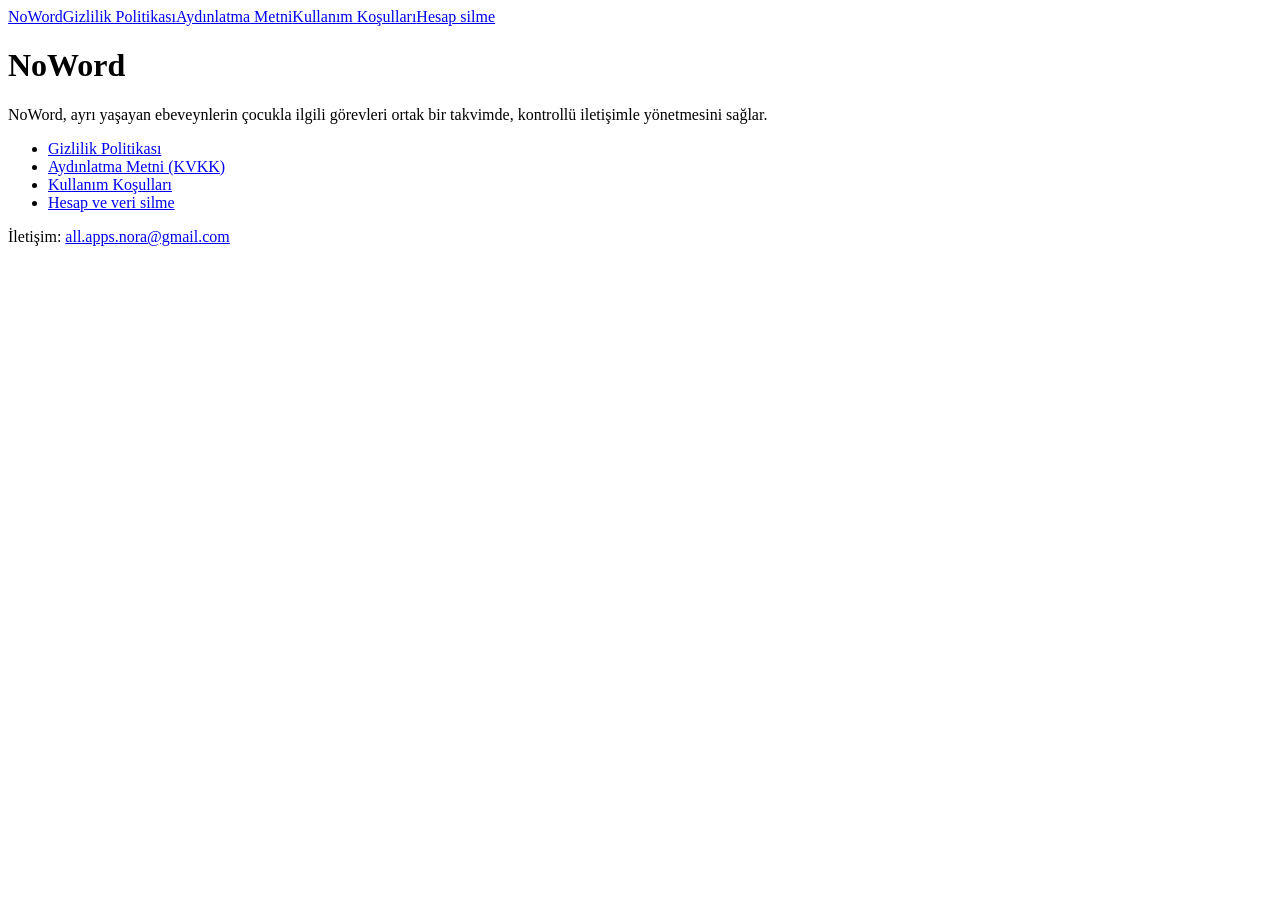
==== index.html @ d204b6f1 "Add initial HTML structure for NoWord site" ====
<!doctype html><html lang="tr"><head><meta charset="utf-8"><meta name="viewport" content="width=device-width,initial-scale=1"><title>NoWord · NoWord</title><link rel="stylesheet" href="style.css"></head><body><main><nav><a href="index.html">NoWord</a><a href="privacy.html">Gizlilik Politikası</a><a href="aydinlatma.html">Aydınlatma Metni</a><a href="terms.html">Kullanım Koşulları</a><a href="delete-account.html">Hesap silme</a></nav><h1>NoWord</h1><p>NoWord, ayrı yaşayan ebeveynlerin çocukla ilgili görevleri ortak bir takvimde, kontrollü iletişimle yönetmesini sağlar.</p><ul><li><a href="privacy.html">Gizlilik Politikası</a></li><li><a href="aydinlatma.html">Aydınlatma Metni (KVKK)</a></li><li><a href="terms.html">Kullanım Koşulları</a></li><li><a href="delete-account.html">Hesap ve veri silme</a></li></ul><p class="muted">İletişim: <a href="mailto:all.apps.nora@gmail.com">all.apps.nora@gmail.com</a></p></main></body></html>
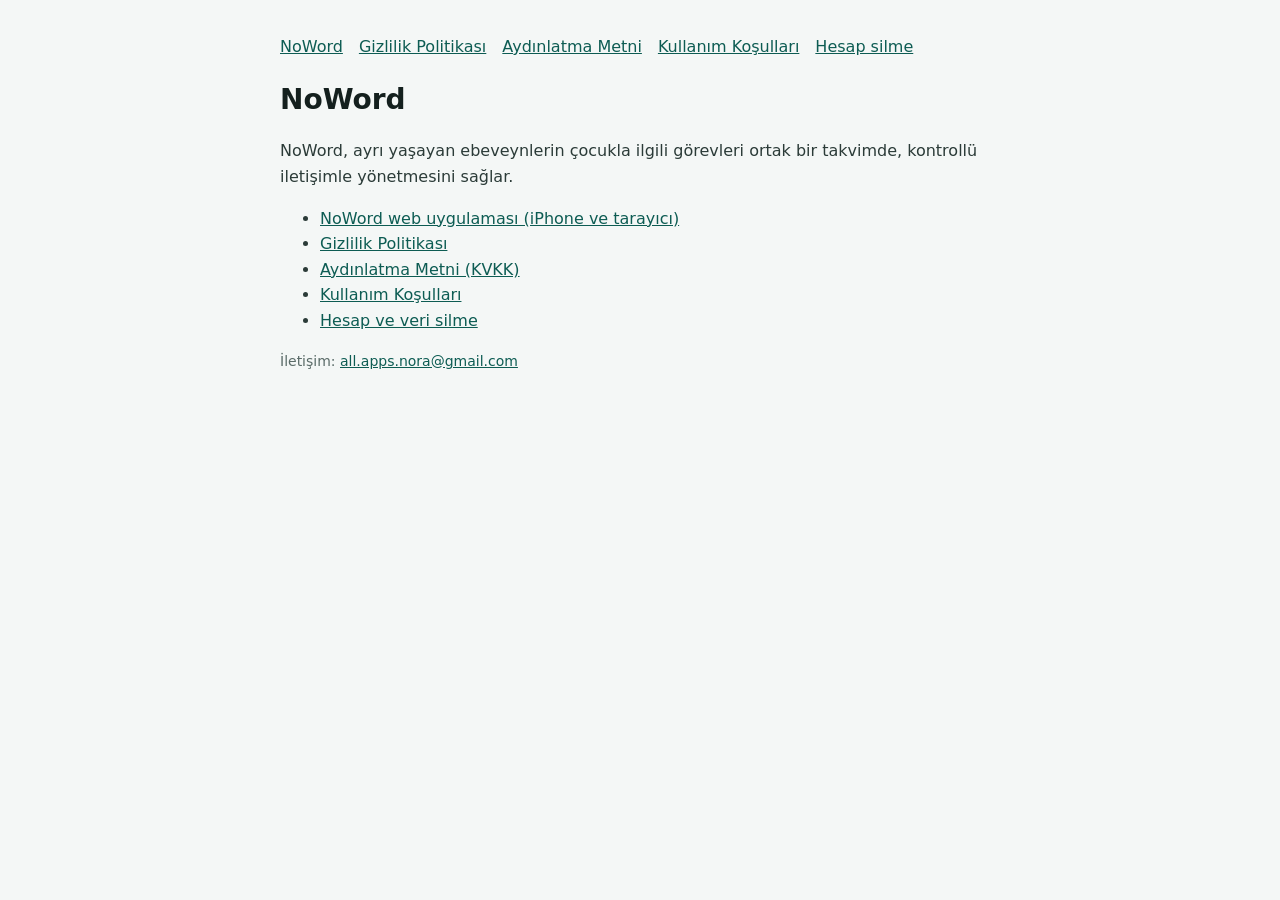
==== commit 1ef74941: "Web uygulaması (PWA) ve site bağlantısı" ====
--- a/index.html
+++ b/index.html
@@ -1 +1 @@
-<!doctype html><html lang="tr"><head><meta charset="utf-8"><meta name="viewport" content="width=device-width,initial-scale=1"><title>NoWord · NoWord</title><link rel="stylesheet" href="style.css"></head><body><main><nav><a href="index.html">NoWord</a><a href="privacy.html">Gizlilik Politikası</a><a href="aydinlatma.html">Aydınlatma Metni</a><a href="terms.html">Kullanım Koşulları</a><a href="delete-account.html">Hesap silme</a></nav><h1>NoWord</h1><p>NoWord, ayrı yaşayan ebeveynlerin çocukla ilgili görevleri ortak bir takvimde, kontrollü iletişimle yönetmesini sağlar.</p><ul><li><a href="privacy.html">Gizlilik Politikası</a></li><li><a href="aydinlatma.html">Aydınlatma Metni (KVKK)</a></li><li><a href="terms.html">Kullanım Koşulları</a></li><li><a href="delete-account.html">Hesap ve veri silme</a></li></ul><p class="muted">İletişim: <a href="mailto:all.apps.nora@gmail.com">all.apps.nora@gmail.com</a></p></main></body></html>
+<!doctype html><html lang="tr"><head><meta charset="utf-8"><meta name="viewport" content="width=device-width,initial-scale=1"><title>NoWord · NoWord</title><link rel="stylesheet" href="style.css"></head><body><main><nav><a href="index.html">NoWord</a><a href="privacy.html">Gizlilik Politikası</a><a href="aydinlatma.html">Aydınlatma Metni</a><a href="terms.html">Kullanım Koşulları</a><a href="delete-account.html">Hesap silme</a></nav><h1>NoWord</h1><p>NoWord, ayrı yaşayan ebeveynlerin çocukla ilgili görevleri ortak bir takvimde, kontrollü iletişimle yönetmesini sağlar.</p><ul><li><a href="app/">NoWord web uygulaması (iPhone ve tarayıcı)</a></li><li><a href="privacy.html">Gizlilik Politikası</a></li><li><a href="aydinlatma.html">Aydınlatma Metni (KVKK)</a></li><li><a href="terms.html">Kullanım Koşulları</a></li><li><a href="delete-account.html">Hesap ve veri silme</a></li></ul><p class="muted">İletişim: <a href="mailto:all.apps.nora@gmail.com">all.apps.nora@gmail.com</a></p></main></body></html>
--- a/style.css
+++ b/style.css
@@ -0,0 +1 @@
+body{margin:0;background:#f4f7f6;color:#14201e;font:16px/1.6 system-ui,-apple-system,Segoe UI,Roboto,sans-serif}main{max-width:720px;margin:0 auto;padding:28px 20px 60px}h1{font-size:28px;margin:8px 0 4px}h2{font-size:19px;margin:28px 0 6px}p,li{color:#2b3b38}a{color:#0d5c53}.muted{color:#5a6b68;font-size:14px}nav{display:flex;gap:16px;flex-wrap:wrap;margin:6px 0 18px}@media(prefers-color-scheme:dark){body{background:#0e1a18;color:#e6efed}p,li{color:#c9d8d5}a{color:#6fd1c3}.muted{color:#93a5a2}}
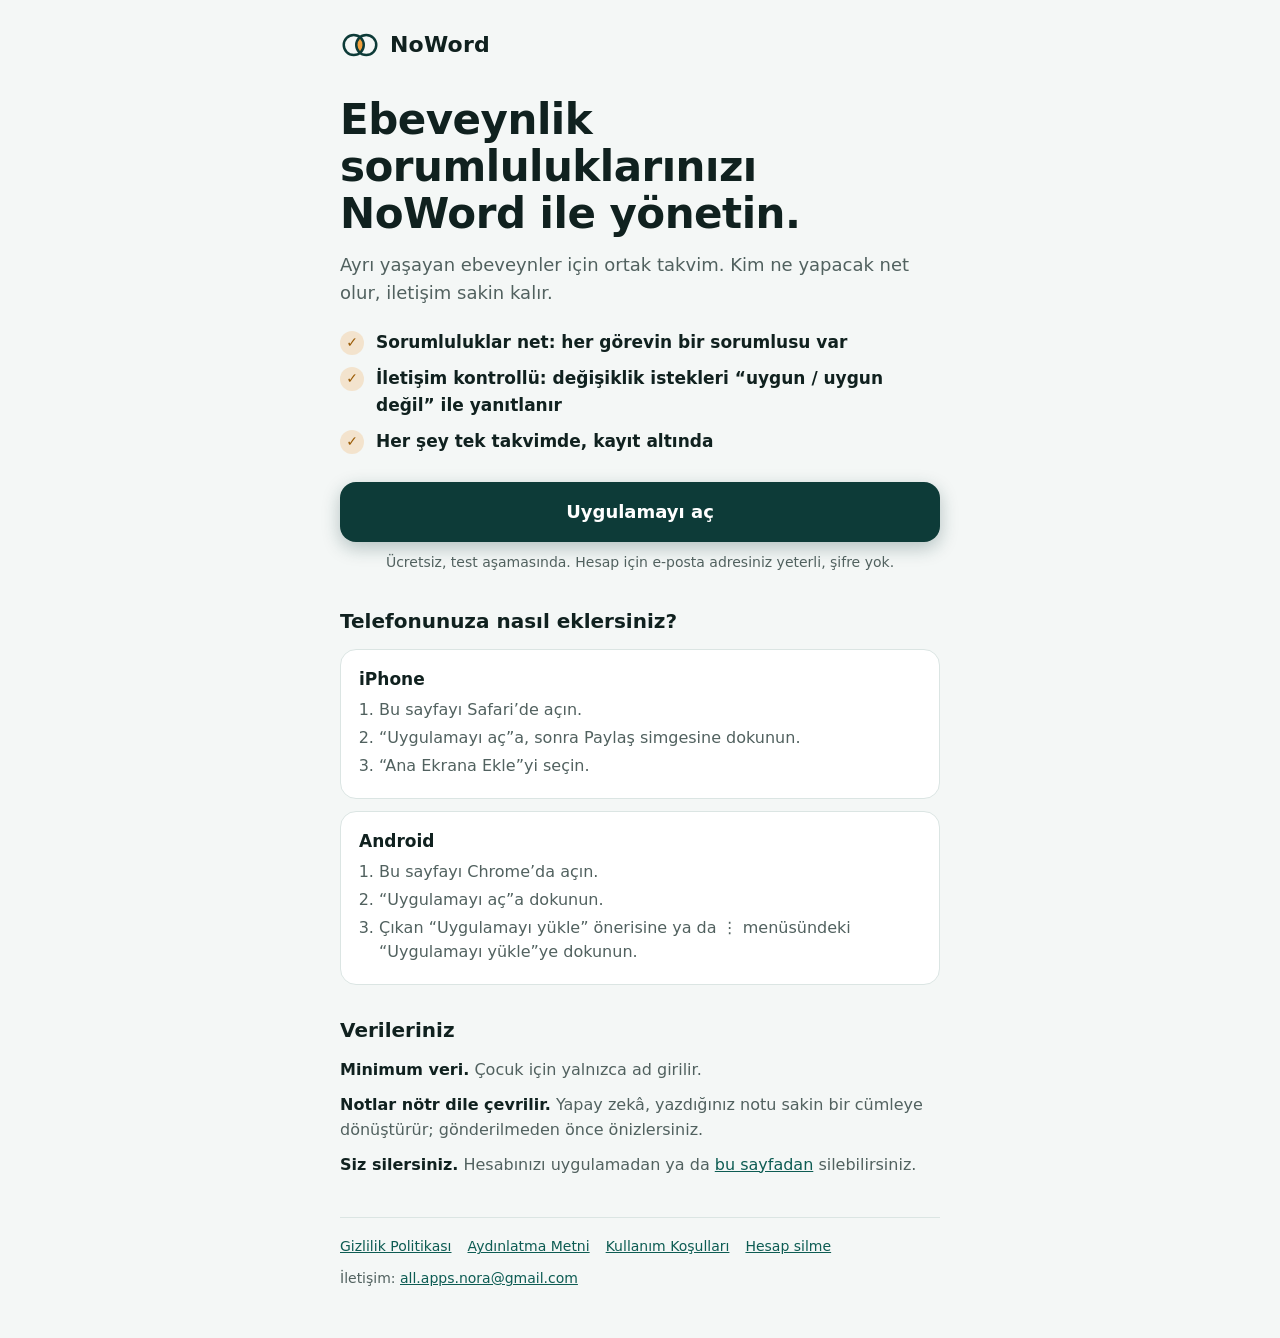
==== commit 2cd0d441: "Giriş sayfası: tanıtım sayfası Co-Authored-By: Claude Sonnet 5.5 <noreply@anthropic.com> Claude-Sess" ====
--- a/index.html
+++ b/index.html
@@ -1 +1,34 @@
-<!doctype html><html lang="tr"><head><meta charset="utf-8"><meta name="viewport" content="width=device-width,initial-scale=1"><title>NoWord · NoWord</title><link rel="stylesheet" href="style.css"></head><body><main><nav><a href="index.html">NoWord</a><a href="privacy.html">Gizlilik Politikası</a><a href="aydinlatma.html">Aydınlatma Metni</a><a href="terms.html">Kullanım Koşulları</a><a href="delete-account.html">Hesap silme</a></nav><h1>NoWord</h1><p>NoWord, ayrı yaşayan ebeveynlerin çocukla ilgili görevleri ortak bir takvimde, kontrollü iletişimle yönetmesini sağlar.</p><ul><li><a href="app/">NoWord web uygulaması (iPhone ve tarayıcı)</a></li><li><a href="privacy.html">Gizlilik Politikası</a></li><li><a href="aydinlatma.html">Aydınlatma Metni (KVKK)</a></li><li><a href="terms.html">Kullanım Koşulları</a></li><li><a href="delete-account.html">Hesap ve veri silme</a></li></ul><p class="muted">İletişim: <a href="mailto:all.apps.nora@gmail.com">all.apps.nora@gmail.com</a></p></main></body></html>+<!doctype html><html lang="tr"><head><meta charset="utf-8"><meta name="viewport" content="width=device-width,initial-scale=1,viewport-fit=cover"><title>NoWord · Ortak ebeveynlik için ortak takvim</title>
+<meta name="description" content="NoWord, ayrı yaşayan ebeveynlerin çocukla ilgili görevleri sakin ve net şekilde tek takvimde yönetmesini sağlar.">
+<meta property="og:title" content="NoWord · Ebeveynlik sorumluluklarınızı yönetin"><meta property="og:description" content="Ayrı yaşayan ebeveynler için ortak takvim: net sorumluluklar, kontrollü iletişim, kayıt altında.">
+<meta property="og:image" content="https://allappsnora.github.io/noword-site/app/icon-512.png"><meta property="og:type" content="website"><meta name="theme-color" content="#0d3b38">
+<link rel="icon" href="app/icon-192.png"><link rel="apple-touch-icon" href="app/apple-touch-icon.png">
+<style>
+:root{--bg:#f4f7f6;--ink:#10211f;--mut:#51615f;--card:#fff;--line:#dbe5e3;--teal:#0d3b38;--amber:#f2a03d;--link:#0d5c53}
+@media(prefers-color-scheme:dark){:root{--bg:#0b1513;--ink:#e8f1ef;--mut:#9db0ad;--card:#12211f;--line:#25403c;--link:#6fd1c3}}
+*{box-sizing:border-box}body{margin:0;background:var(--bg);color:var(--ink);font:17px/1.55 system-ui,-apple-system,"Segoe UI",Roboto,sans-serif}
+main{max-width:640px;margin:0 auto;padding:max(28px,env(safe-area-inset-top)) 20px 48px}
+.brand{display:flex;align-items:center;gap:10px;font-weight:700;font-size:22px;letter-spacing:.2px}.brand svg{width:40px;height:28px;color:var(--teal)}@media(prefers-color-scheme:dark){.brand svg{color:#e8f1ef}}
+h1{font-size:clamp(30px,8vw,42px);line-height:1.12;margin:34px 0 14px;letter-spacing:-.5px}
+.lead{color:var(--mut);margin:0 0 22px;font-size:18px}
+ul.pts{list-style:none;padding:0;margin:0 0 28px;display:grid;gap:10px}ul.pts li{display:flex;gap:12px;align-items:flex-start;font-weight:600}ul.pts i{flex:none;width:24px;height:24px;border-radius:50%;background:rgba(242,160,61,.22);display:grid;place-items:center;font-style:normal;color:#9a5b05;font-size:14px;margin-top:2px}
+.cta{display:block;text-align:center;background:var(--teal);color:#fff;text-decoration:none;font-weight:700;font-size:18px;padding:16px 20px;border-radius:16px;box-shadow:0 6px 18px rgba(13,59,56,.28)}@media(prefers-color-scheme:dark){.cta{background:var(--amber);color:#1a1200;box-shadow:none}}
+.note{color:var(--mut);font-size:14px;text-align:center;margin:10px 0 32px}
+h2{font-size:20px;margin:30px 0 12px}.how{display:grid;gap:12px}
+.card{background:var(--card);border:1px solid var(--line);border-radius:16px;padding:16px 18px}.card b{display:block;margin-bottom:6px}.card ol{margin:0;padding-left:20px;color:var(--mut);font-size:16px}.card li{margin:3px 0}
+.trust{display:grid;gap:10px;margin-top:6px}.trust p{margin:0;color:var(--mut);font-size:16px}.trust b{color:var(--ink)}a{color:var(--link)}.cta{color:#fff}@media(prefers-color-scheme:dark){.cta{color:#1a1200}}
+footer{margin-top:40px;padding-top:18px;border-top:1px solid var(--line);color:var(--mut);font-size:14px}footer nav{display:flex;flex-wrap:wrap;gap:6px 16px;margin-bottom:10px}footer a{color:var(--link)}
+</style></head><body><main>
+<div class="brand"><svg viewBox="0 0 32 22" fill="none" stroke="currentColor" stroke-width="2" aria-hidden="true"><path d="M16 4.76A8 8 0 0 1 16 17.24A8 8 0 0 1 16 4.76Z" fill="#f2a03d" stroke="none"/><circle cx="11" cy="11" r="8"/><circle cx="21" cy="11" r="8"/></svg>NoWord</div>
+<h1>Ebeveynlik sorumluluklarınızı NoWord ile yönetin.</h1>
+<p class="lead">Ayrı yaşayan ebeveynler için ortak takvim. Kim ne yapacak net olur, iletişim sakin kalır.</p>
+<ul class="pts"><li><i>✓</i>Sorumluluklar net: her görevin bir sorumlusu var</li><li><i>✓</i>İletişim kontrollü: değişiklik istekleri “uygun / uygun değil” ile yanıtlanır</li><li><i>✓</i>Her şey tek takvimde, kayıt altında</li></ul>
+<a class="cta" href="app/">Uygulamayı aç</a>
+<p class="note">Ücretsiz, test aşamasında. Hesap için e-posta adresiniz yeterli, şifre yok.</p>
+<h2>Telefonunuza nasıl eklersiniz?</h2>
+<div class="how"><div class="card"><b>iPhone</b><ol><li>Bu sayfayı Safari’de açın.</li><li>“Uygulamayı aç”a, sonra Paylaş simgesine dokunun.</li><li>“Ana Ekrana Ekle”yi seçin.</li></ol></div>
+<div class="card"><b>Android</b><ol><li>Bu sayfayı Chrome’da açın.</li><li>“Uygulamayı aç”a dokunun.</li><li>Çıkan “Uygulamayı yükle” önerisine ya da ⋮ menüsündeki “Uygulamayı yükle”ye dokunun.</li></ol></div></div>
+<h2>Verileriniz</h2>
+<div class="trust"><p><b>Minimum veri.</b> Çocuk için yalnızca ad girilir.</p><p><b>Notlar nötr dile çevrilir.</b> Yapay zekâ, yazdığınız notu sakin bir cümleye dönüştürür; gönderilmeden önce önizlersiniz.</p><p><b>Siz silersiniz.</b> Hesabınızı uygulamadan ya da <a href="delete-account.html">bu sayfadan</a> silebilirsiniz.</p></div>
+<footer><nav><a href="privacy.html">Gizlilik Politikası</a><a href="aydinlatma.html">Aydınlatma Metni</a><a href="terms.html">Kullanım Koşulları</a><a href="delete-account.html">Hesap silme</a></nav>İletişim: <a href="mailto:all.apps.nora@gmail.com">all.apps.nora@gmail.com</a></footer>
+</main></body></html>
